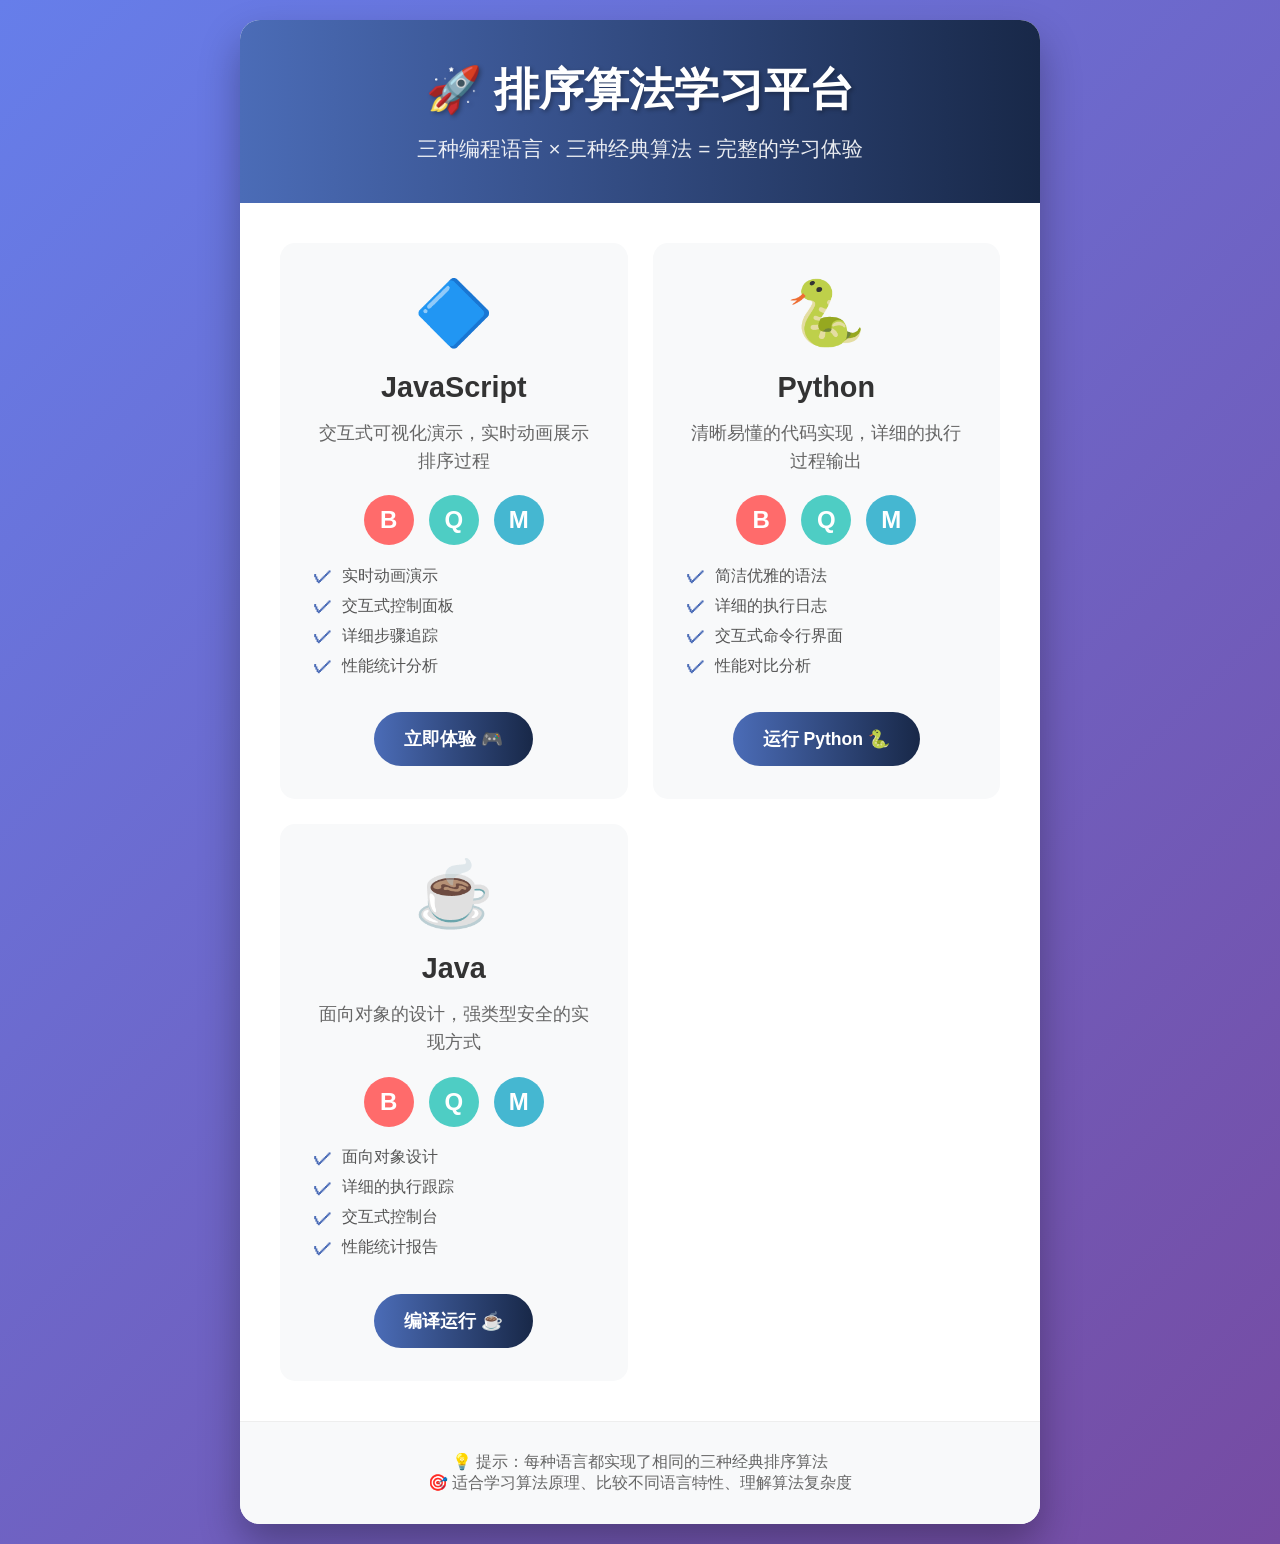
==== index.html @ 78c0f1db "feat(sorting): 添加Java排序算法实现和多语言排序演示平台 - 实现了冒泡排序、快速排序、归并排序三种经典算法的Java版本 - 添加了统计信息类用于记录比较次数、交换次数和执行时间 " ====
<!DOCTYPE html>
<html lang="zh-CN">
<head>
    <meta charset="UTF-8">
    <meta name="viewport" content="width=device-width, initial-scale=1.0">
    <title>多语言排序算法演示平台</title>
    <style>
        * {
            margin: 0;
            padding: 0;
            box-sizing: border-box;
        }

        body {
            font-family: 'Arial', sans-serif;
            background: linear-gradient(135deg, #667eea 0%, #764ba2 100%);
            min-height: 100vh;
            padding: 20px;
            display: flex;
            align-items: center;
            justify-content: center;
        }

        .container {
            max-width: 800px;
            width: 100%;
            background: white;
            border-radius: 20px;
            box-shadow: 0 20px 40px rgba(0,0,0,0.3);
            overflow: hidden;
        }

        .header {
            background: linear-gradient(90deg, #4b6cb7, #182848);
            color: white;
            padding: 40px;
            text-align: center;
        }

        .header h1 {
            font-size: 2.8em;
            margin-bottom: 15px;
            text-shadow: 2px 2px 4px rgba(0,0,0,0.3);
        }

        .header p {
            font-size: 1.3em;
            opacity: 0.9;
        }

        .languages-grid {
            padding: 40px;
            display: grid;
            grid-template-columns: repeat(auto-fit, minmax(250px, 1fr));
            gap: 25px;
        }

        .language-card {
            background: #f8f9fa;
            border-radius: 15px;
            padding: 30px;
            text-align: center;
            transition: all 0.3s ease;
            cursor: pointer;
            border: 3px solid transparent;
            position: relative;
            overflow: hidden;
        }

        .language-card:hover {
            transform: translateY(-10px);
            box-shadow: 0 15px 30px rgba(0,0,0,0.2);
            border-color: #4b6cb7;
            background: linear-gradient(145deg, #ffffff, #f0f2f5);
        }

        .language-icon {
            font-size: 4em;
            margin-bottom: 20px;
            display: block;
        }

        .language-name {
            font-size: 1.8em;
            font-weight: bold;
            color: #333;
            margin-bottom: 15px;
        }

        .language-description {
            color: #666;
            font-size: 1.1em;
            line-height: 1.6;
            margin-bottom: 20px;
        }

        .features-list {
            text-align: left;
            margin: 20px 0;
        }

        .features-list li {
            margin: 8px 0;
            color: #555;
            display: flex;
            align-items: center;
        }

        .features-list li:before {
            content: "✓";
            color: #4b6cb7;
            font-weight: bold;
            margin-right: 10px;
            font-size: 1.2em;
        }

        .btn {
            display: inline-block;
            padding: 15px 30px;
            background: linear-gradient(90deg, #4b6cb7, #182848);
            color: white;
            text-decoration: none;
            border-radius: 50px;
            font-weight: bold;
            font-size: 1.1em;
            transition: all 0.3s ease;
            border: none;
            cursor: pointer;
            margin-top: 15px;
        }

        .btn:hover {
            transform: scale(1.05);
            box-shadow: 0 5px 15px rgba(0,0,0,0.3);
        }

        .footer {
            background: #f8f9fa;
            padding: 30px;
            text-align: center;
            color: #666;
            border-top: 1px solid #eee;
        }

        .algorithm-icons {
            display: flex;
            justify-content: center;
            gap: 15px;
            margin: 20px 0;
            flex-wrap: wrap;
        }

        .algorithm-icon {
            background: #4b6cb7;
            color: white;
            width: 50px;
            height: 50px;
            border-radius: 50%;
            display: flex;
            align-items: center;
            justify-content: center;
            font-size: 1.5em;
            font-weight: bold;
        }

        .bubble-sort { background: #ff6b6b; }
        .quick-sort { background: #4ecdc4; }
        .merge-sort { background: #45b7d1; }

        @media (max-width: 768px) {
            .languages-grid {
                grid-template-columns: 1fr;
                padding: 20px;
            }
            
            .header h1 {
                font-size: 2em;
            }
            
            .header {
                padding: 30px 20px;
            }
        }

        /* 动画效果 */
        @keyframes float {
            0%, 100% { transform: translateY(0px); }
            50% { transform: translateY(-10px); }
        }

        .language-card:hover .language-icon {
            animation: float 2s ease-in-out infinite;
        }
    </style>
</head>
<body>
    <div class="container">
        <div class="header">
            <h1>🚀 排序算法学习平台</h1>
            <p>三种编程语言 × 三种经典算法 = 完整的学习体验</p>
        </div>

        <div class="languages-grid">
            <!-- JavaScript 版本 -->
            <div class="language-card" onclick="window.location.href='sorting_visualizer.html'">
                <span class="language-icon">🔷</span>
                <div class="language-name">JavaScript</div>
                <div class="language-description">
                    交互式可视化演示，实时动画展示排序过程
                </div>
                
                <div class="algorithm-icons">
                    <div class="algorithm-icon bubble-sort" title="冒泡排序">B</div>
                    <div class="algorithm-icon quick-sort" title="快速排序">Q</div>
                    <div class="algorithm-icon merge-sort" title="归并排序">M</div>
                </div>
                
                <ul class="features-list">
                    <li>实时动画演示</li>
                    <li>交互式控制面板</li>
                    <li>详细步骤追踪</li>
                    <li>性能统计分析</li>
                </ul>
                
                <button class="btn">立即体验 🎮</button>
            </div>

            <!-- Python 版本 -->
            <div class="language-card" onclick="showPythonInstructions()">
                <span class="language-icon">🐍</span>
                <div class="language-name">Python</div>
                <div class="language-description">
                    清晰易懂的代码实现，详细的执行过程输出
                </div>
                
                <div class="algorithm-icons">
                    <div class="algorithm-icon bubble-sort" title="冒泡排序">B</div>
                    <div class="algorithm-icon quick-sort" title="快速排序">Q</div>
                    <div class="algorithm-icon merge-sort" title="归并排序">M</div>
                </div>
                
                <ul class="features-list">
                    <li>简洁优雅的语法</li>
                    <li>详细的执行日志</li>
                    <li>交互式命令行界面</li>
                    <li>性能对比分析</li>
                </ul>
                
                <button class="btn">运行 Python 🐍</button>
            </div>

            <!-- Java 版本 -->
            <div class="language-card" onclick="showJavaInstructions()">
                <span class="language-icon">☕</span>
                <div class="language-name">Java</div>
                <div class="language-description">
                    面向对象的设计，强类型安全的实现方式
                </div>
                
                <div class="algorithm-icons">
                    <div class="algorithm-icon bubble-sort" title="冒泡排序">B</div>
                    <div class="algorithm-icon quick-sort" title="快速排序">Q</div>
                    <div class="algorithm-icon merge-sort" title="归并排序">M</div>
                </div>
                
                <ul class="features-list">
                    <li>面向对象设计</li>
                    <li>详细的执行跟踪</li>
                    <li>交互式控制台</li>
                    <li>性能统计报告</li>
                </ul>
                
                <button class="btn">编译运行 ☕</button>
            </div>
        </div>

        <div class="footer">
            <p>💡 提示：每种语言都实现了相同的三种经典排序算法</p>
            <p>🎯 适合学习算法原理、比较不同语言特性、理解算法复杂度</p>
        </div>
    </div>

    <script>
        function showPythonInstructions() {
            const instructions = `
🔧 Python 版本使用说明:

1. 在终端中导航到项目目录:
   cd /Users/tanzeng/Documents/培训代码演示/SortTest

2. 运行 Python 脚本:
   python3 python_sorting_algorithms.py

3. 按照提示进行交互式操作:
   - 选择生成随机数组或手动输入
   - 选择要演示的排序算法
   - 查看详细的执行过程和统计信息

📝 文件说明:
- python_sorting_algorithms.py: 完整的排序算法实现
- 包含详细的注释和执行过程输出
- 支持交互式演示模式
            `;
            
            alert(instructions);
        }

        function showJavaInstructions() {
            const instructions = `
☕ Java 版本使用说明:

1. 在终端中导航到项目目录:
   cd /Users/tanzeng/Documents/培训代码演示/SortTest

2. 编译 Java 文件:
   javac JavaSortingAlgorithms.java

3. 运行编译后的程序:
   java JavaSortingAlgorithms

4. 按照提示进行交互式操作:
   - 选择生成随机数组或手动输入
   - 选择要演示的排序算法
   - 查看详细的执行过程和统计信息

📝 文件说明:
- JavaSortingAlgorithms.java: 完整的排序算法实现
- 面向对象设计，包含统计信息类
- 支持交互式演示模式
            `;
            
            alert(instructions);
        }

        // 添加键盘快捷键
        document.addEventListener('keydown', function(e) {
            if (e.key === '1') {
                window.location.href = 'sorting_visualizer.html';
            } else if (e.key === '2') {
                showPythonInstructions();
            } else if (e.key === '3') {
                showJavaInstructions();
            }
        });

        // 添加加载动画
        document.addEventListener('DOMContentLoaded', function() {
            const cards = document.querySelectorAll('.language-card');
            cards.forEach((card, index) => {
                setTimeout(() => {
                    card.style.opacity = '0';
                    card.style.transform = 'translateY(20px)';
                    card.style.transition = 'all 0.5s ease';
                    
                    setTimeout(() => {
                        card.style.opacity = '1';
                        card.style.transform = 'translateY(0)';
                    }, 100);
                }, index * 200);
            });
        });
    </script>
</body>
</html>
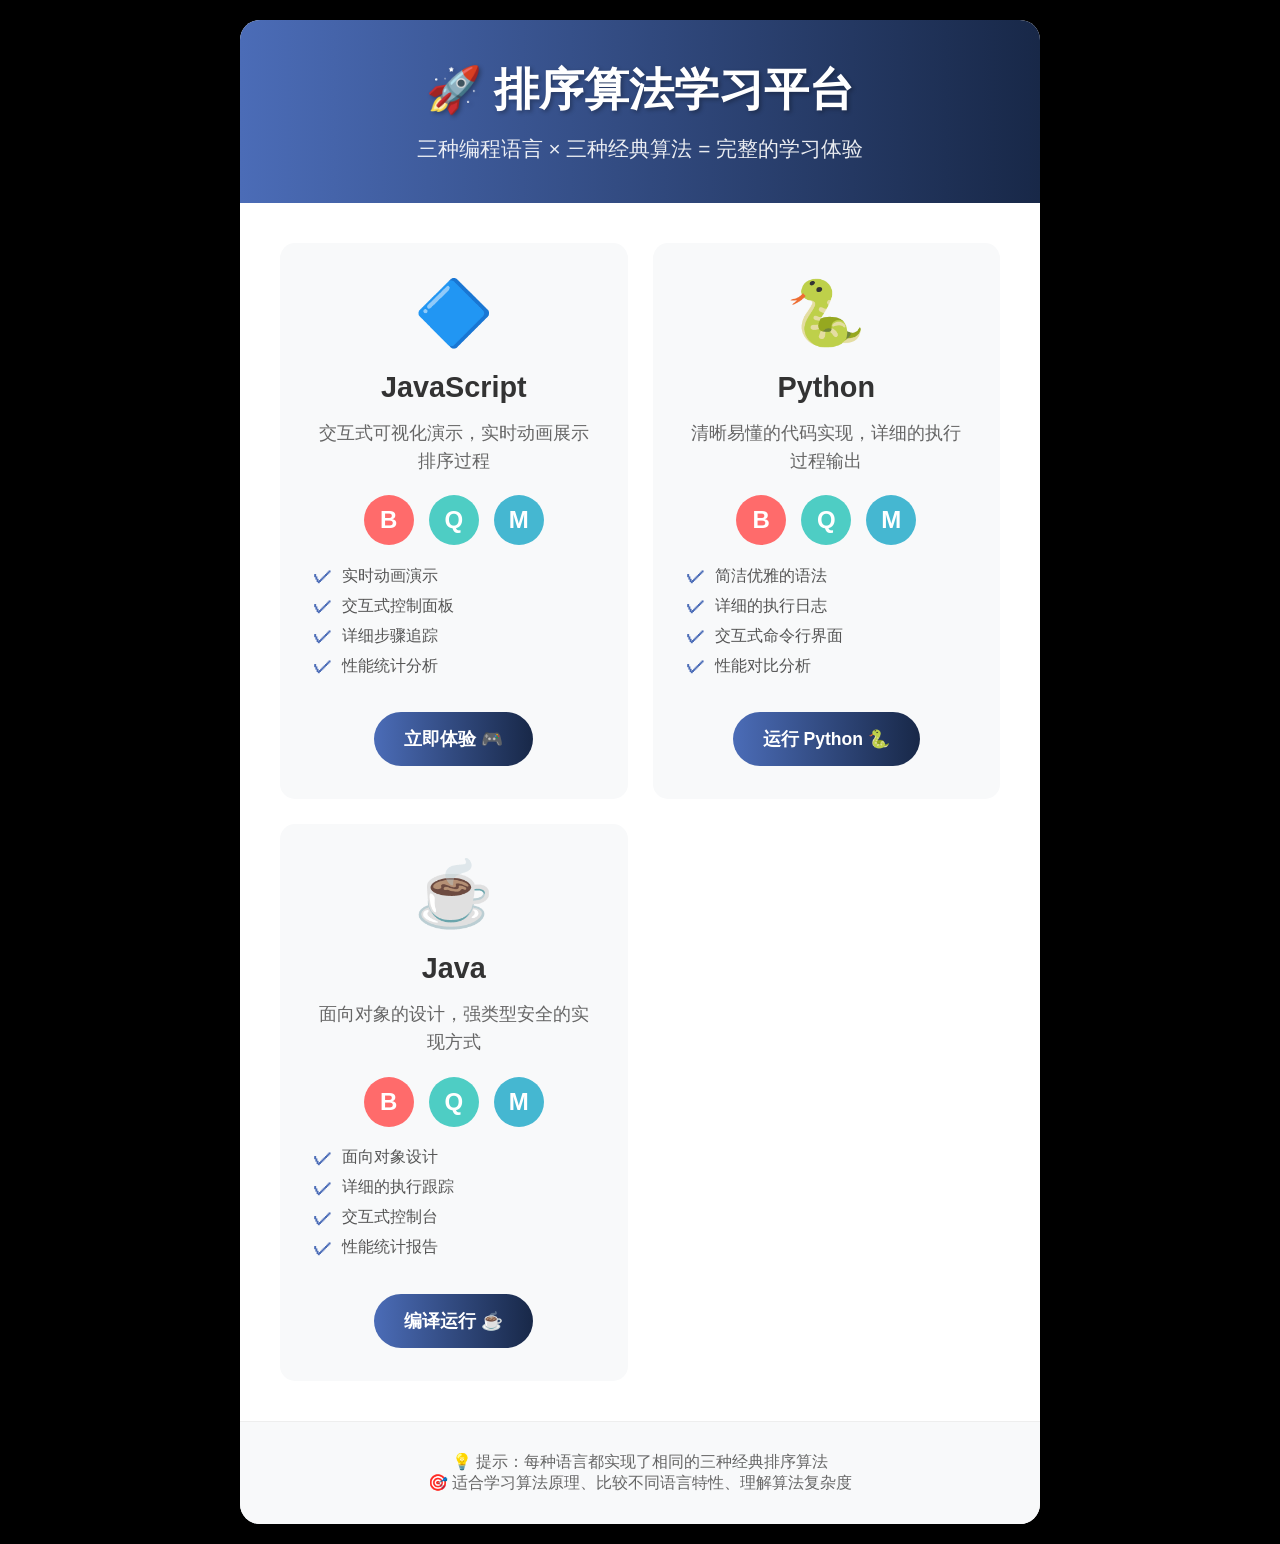
==== commit 12805e3d: "feat: Select Project Template Co-authored-by: traeagent <traeagent@users.noreply.github.com>" ====
--- a/index.html
+++ b/index.html
@@ -13,7 +13,7 @@
 
         body {
             font-family: 'Arial', sans-serif;
-            background: linear-gradient(135deg, #667eea 0%, #764ba2 100%);
+            background: #000000;
             min-height: 100vh;
             padding: 20px;
             display: flex;
